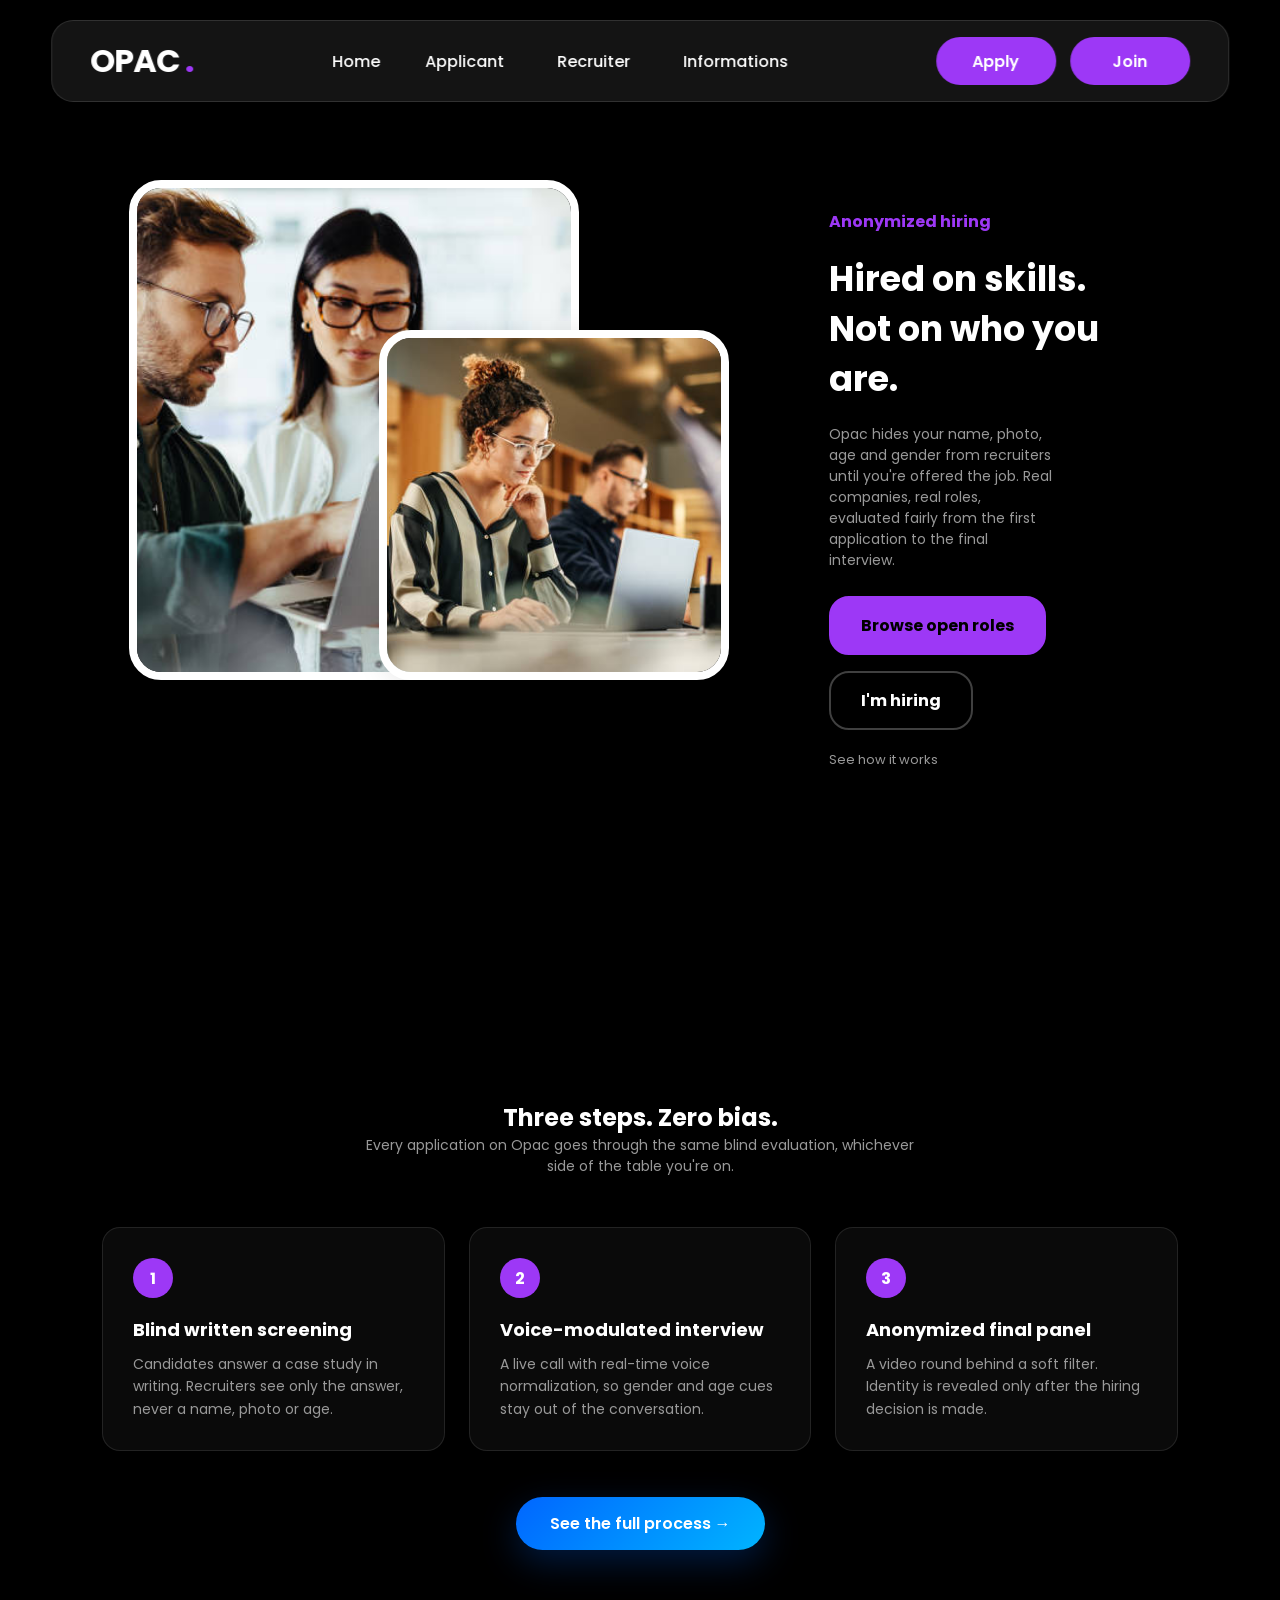
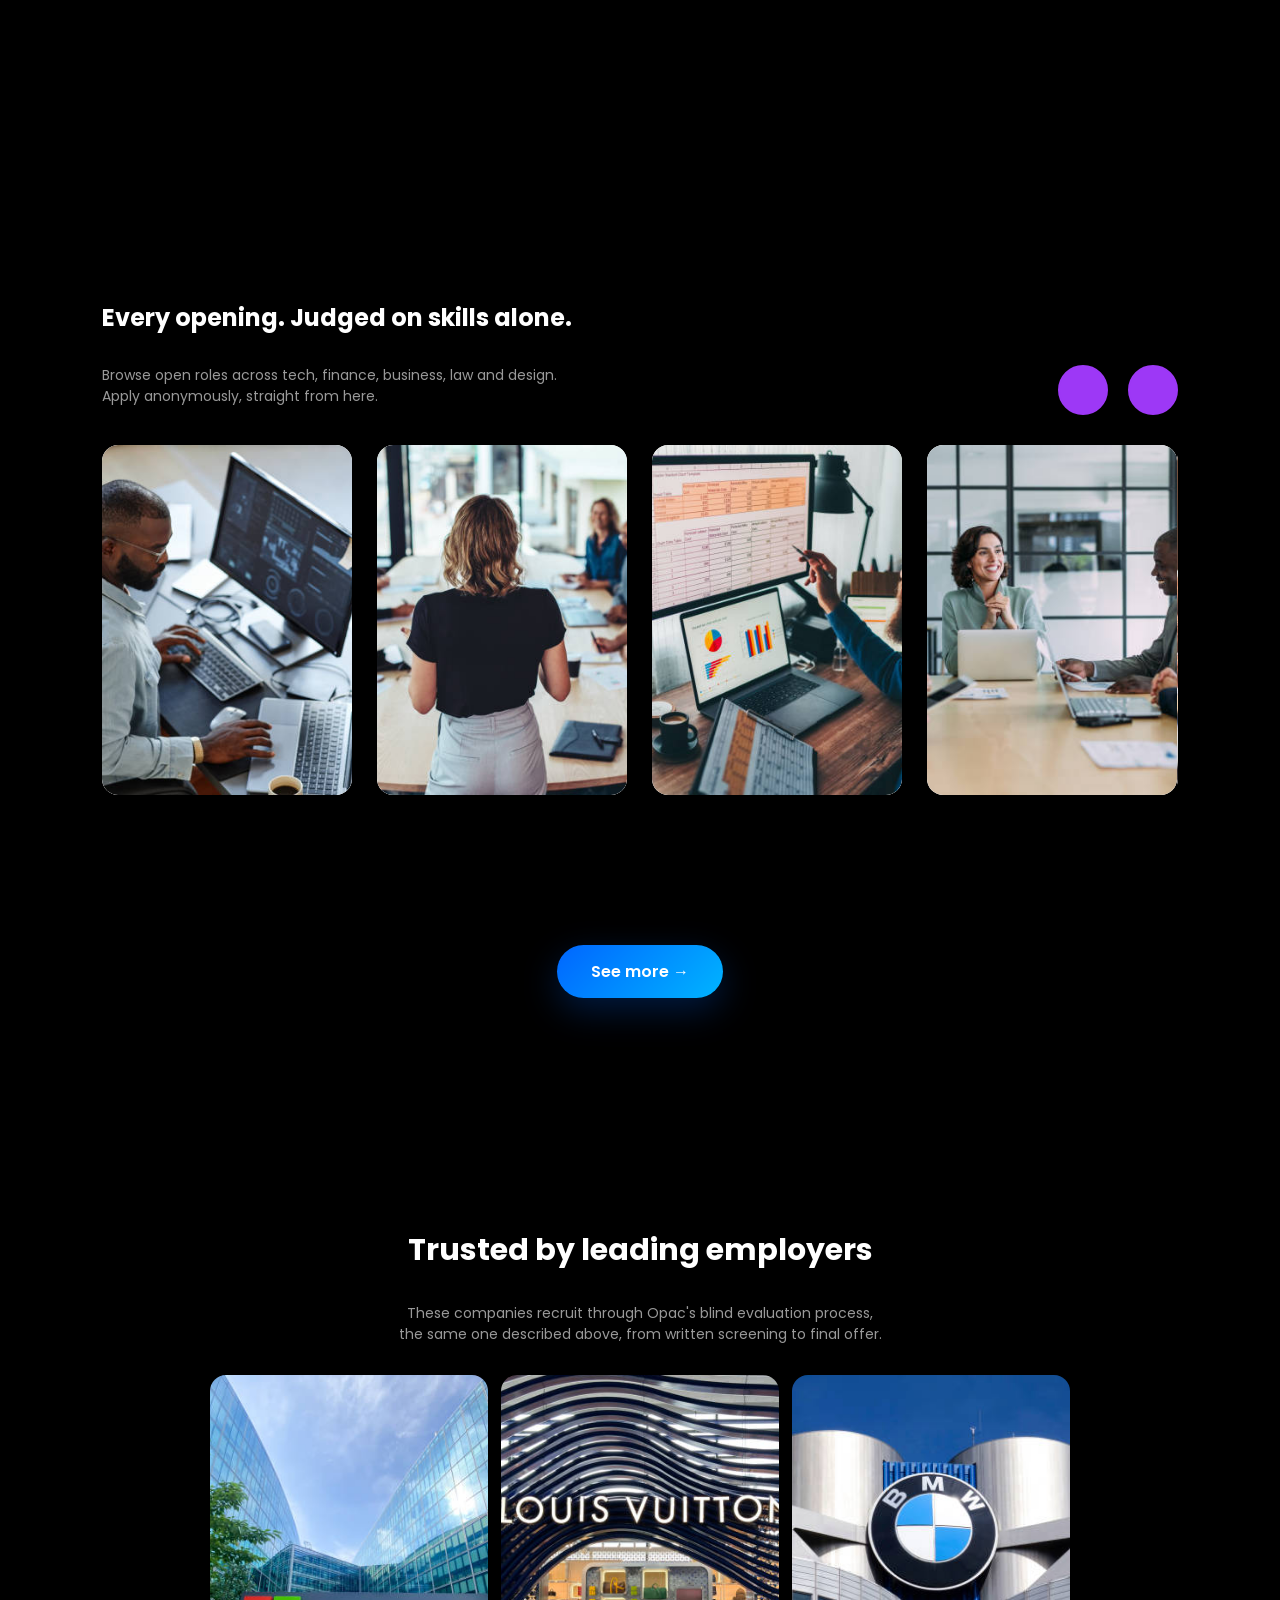
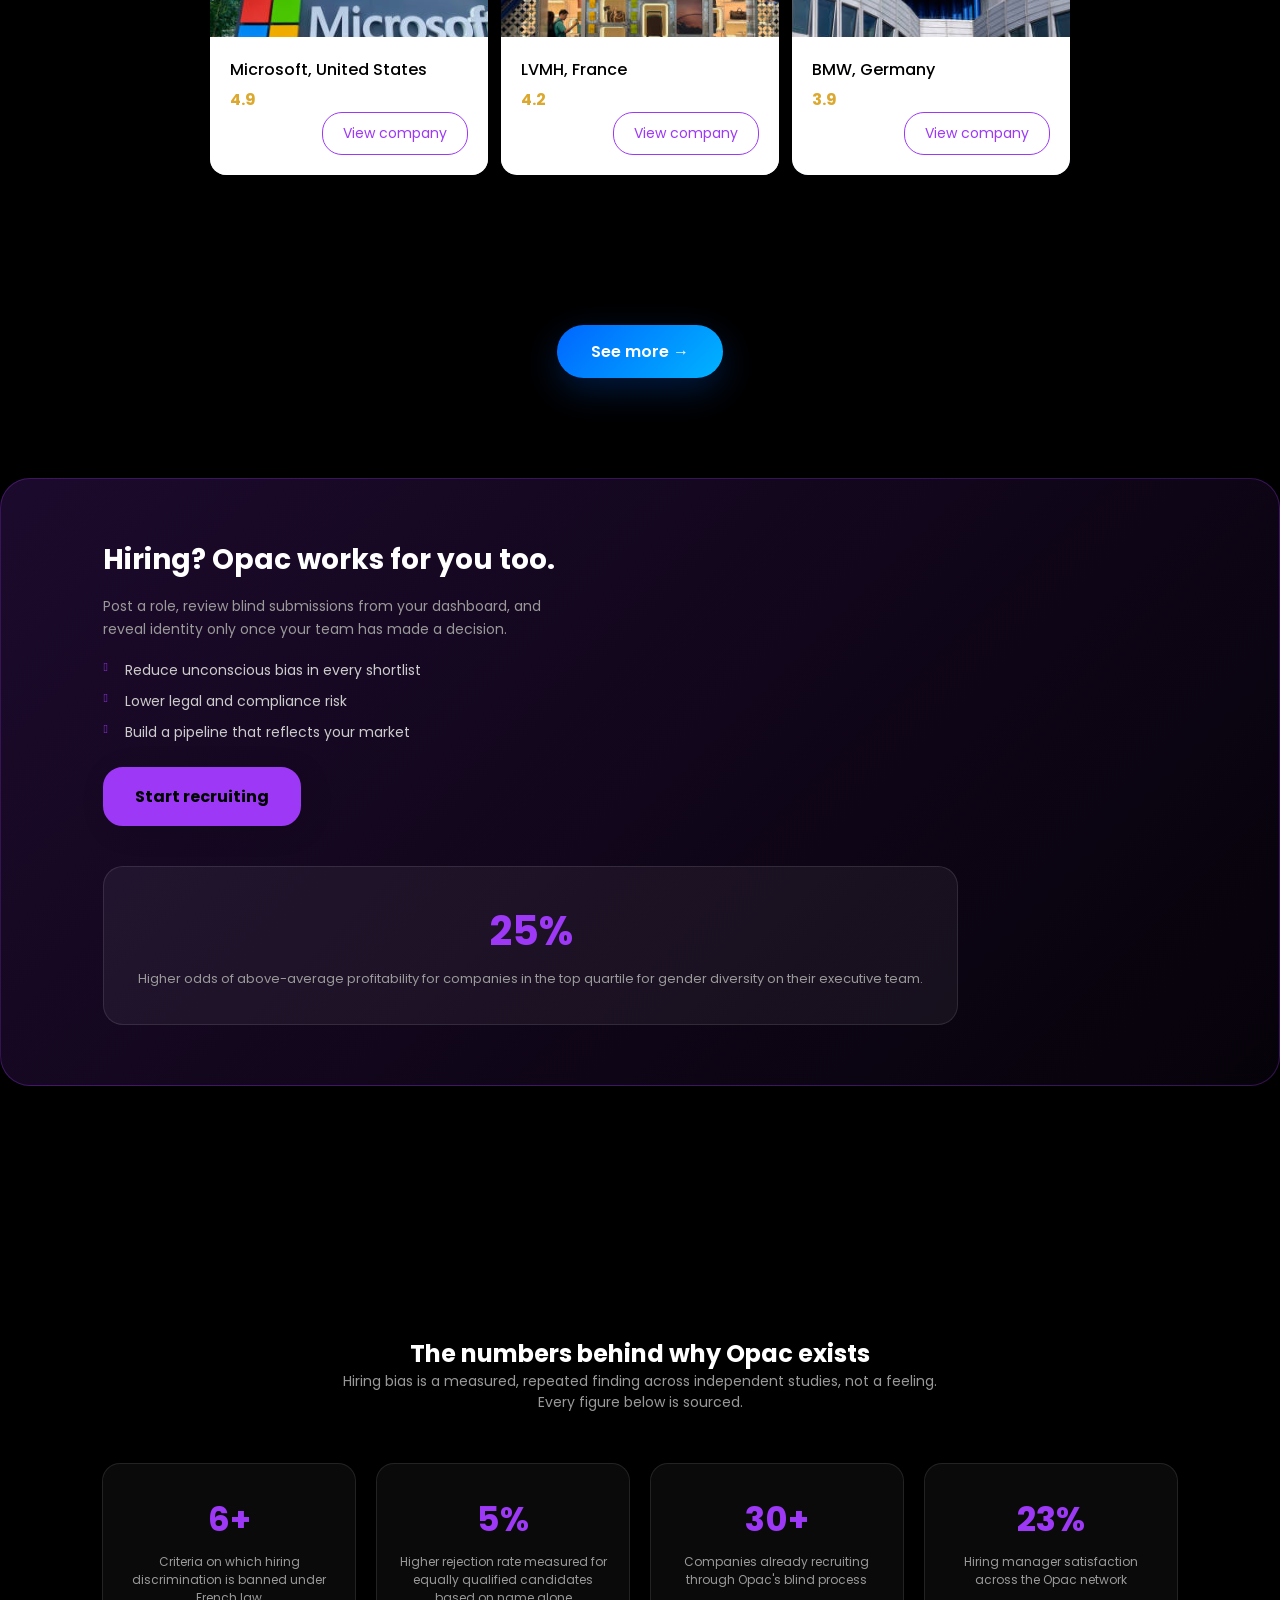
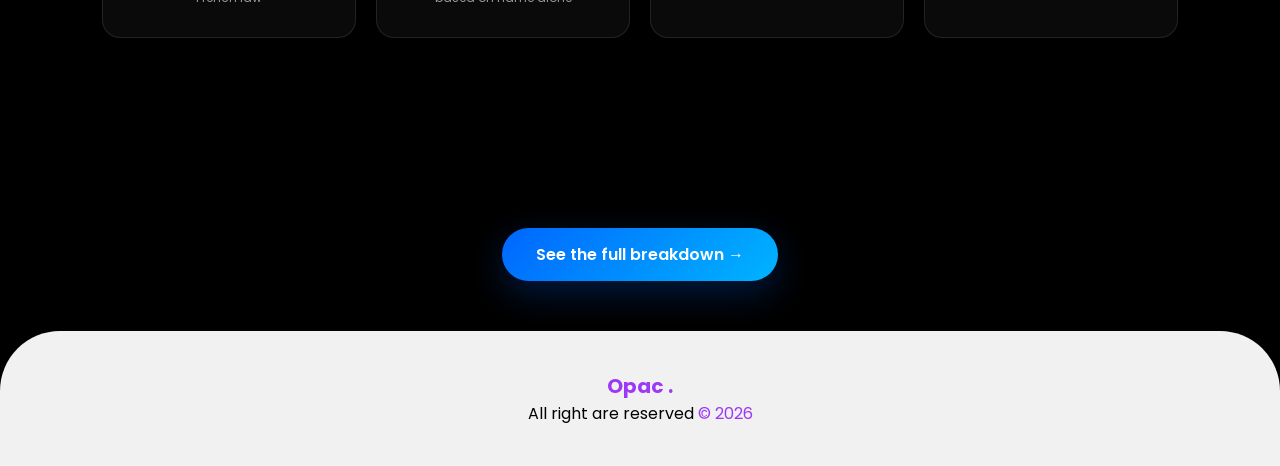
==== index.html @ 1a9edb2c "Add files via upload" ====
<!DOCTYPE html>
<html lang="en">
<head>
    <meta charset="UTF-8">
    <meta name="viewport" content="width=device-width, initial-scale=1.0">
    <title>Opac .</title>
    <link rel="shortcut icon" href="image/icon/Globe.svg">
    <link rel="stylesheet" href="landing/landing.css">
    <script src="https://kit.fontawesome.com/333b54b3ec.js" crossorigin="anonymous"></script>
</head>
<body>

    <a name="home"></a>
    <header>

        <a href="#" class="logo">OPAC <span class="logo-span">.</span></a>
    
        <nav>
    
            <ul class="nav-links">
    
                <li><a href="#home">Home</a></li>
    
                <li class="dropdown">
    
                    <a href="#applicant">
                        Applicant
                        <i class="fa-solid fa-chevron-down"></i>
                    </a>
    
                    <ul class="dropdown-menu">
                        <li><a href="applicant/jobs.html">Jobs</a></li>
                        <li><a href="applicant/interviews.html">Interviews</a></li>
                        <li><a href="applicant/companies.html">Companies</a></li>
                        <li><a href="applicant/guide.html">Guide</a></li>
                    </ul>
    
                </li>
    
                <li class="dropdown">
    
                    <a href="#recruiter">
                        Recruiter
                        <i class="fa-solid fa-chevron-down"></i>
                    </a>
    
                    <ul class="dropdown-menu">
                        <li><a href="recruiter/recruit.html">Recruit</a></li>
                        <li><a href="recruiter/pricing.html">Pricing</a></li>
                        <li><a href="recruiter/dashboard.html">Dashboard</a></li>
                        <li><a href="recruiter/contact.html">Contact</a></li>
                    </ul>
    
                </li>
    
                <li class="dropdown">
    
                    <a href="#informations">
                        Informations
                        <i class="fa-solid fa-chevron-down"></i>
                    </a>
    
                    <ul class="dropdown-menu">
                        <li><a href="informations/about.html">About</a></li>
                        <li><a href="informations/statistics.html">Statistics</a></li>
                        <li><a href="informations/privacy.html">Privacy</a></li>
                        <li><a href="informations/terms.html">Terms</a></li>
                    </ul>
    
                </li>
    
            </ul>
    
        </nav>
    
        <div class="nav-actions">
            <a href="apply/apply.html" class="nav-btn nav-btn">Apply</a>
            <a href="join/join.html" class="nav-btn">Join</a>
        </div>
    
    </header>


    <section class="home-section">
        <div class="see-more-container reveal-1">
        </div>
        <div class="left reveal-3">
            <img class="left-image-1" src="image/home/Image1.jpg" alt="">
            <img class="left-image-2" src="image/home/Image2.jpg" alt="">
        </div>

        <div class="right reveal-1">
            <div>
                <span class="text-right">Anonymized hiring</span>
                <h1>Hired on skills. <br> Not on who you are.</h1>
                <p>Opac hides your name, photo, age and gender from recruiters until you're offered the job. Real companies, real roles, evaluated fairly from the first application to the final interview.</p>

                <div class="hero-buttons">
                    <a href="applicant/jobs.html" class="btn"><span>Browse open roles</span></a>
                    <a href="recruiter/recruit.html" class="btn-outline"><span>I'm hiring</span></a>
                </div>

                <a href="#how-it-works" class="hero-how-link">See how it works <i class="fa-solid fa-arrow-down"></i></a>
            </div>
        </div>
    </section>

    <section class="how-it-works">
        <a name="how-it-works"></a>
        <h1 class="title reveal-1">Three steps. Zero bias.</h1>
        <p class="small-desc reveal-2">Every application on Opac goes through the same blind evaluation, whichever side of the table you're on.</p>

        <div class="step-cards reveal-3">

            <div class="step-card">
                <div class="step-number">1</div>
                <h3>Blind written screening</h3>
                <p>Candidates answer a case study in writing. Recruiters see only the answer, never a name, photo or age.</p>
            </div>

            <div class="step-card">
                <div class="step-number">2</div>
                <h3>Voice-modulated interview</h3>
                <p>A live call with real-time voice normalization, so gender and age cues stay out of the conversation.</p>
            </div>

            <div class="step-card">
                <div class="step-number">3</div>
                <h3>Anonymized final panel</h3>
                <p>A video round behind a soft filter. Identity is revealed only after the hiring decision is made.</p>
            </div>

        </div>

        <div class="view-all">
            <a href="applicant/interviews.html" class="see-more-btn reveal-3">
                See the full process →
            </a>
        </div>
    </section>

    <section class="destinations">
        <a name="applicant"></a>
        <h1 class="title reveal-1">Every opening. Judged on skills alone.</h1>

        <div class="desc-button reveal-2">
            <p class="small-desc">Browse open roles across tech, finance, business, law and design. <br> Apply anonymously, straight from here.</p>
            <div class="buttons">
                <button id="prev-btn">
                    <i class="fa-solid fa-chevron-left"></i>
                </button>
            
                <button id="next-btn" class="second">
                    <i class="fa-solid fa-chevron-right"></i>
                </button>
            </div>
        </div>

        <div class="gallery reveal-3">

            <div class="gallery-track">

                <div class="gallery-page">
                    <a href="apply/apply.html?job=Software%20Engineer" class="image">
                        <img src="image/applicant/Software_Engineer.jpg" alt="">
                        <div class="description">
                            <h1>Software Engineer</h1>
                            <p>Develops innovative technologies that shape the future.</p>
                        </div>
                    </a>

                    <a href="apply/apply.html?job=Marketing%20Manager" class="image">
                        <img src="image/applicant/Marketing_Manager.jpg" alt="">
                        <div class="description">
                            <h1>Marketing Manager</h1>
                            <p>Builds strong brands and drives business growth.</p>
                        </div>
                    </a>

                    <a href="apply/apply.html?job=Financial%20Analyst" class="image">
                        <img src="image/applicant/Financial_Analyst.jpg" alt="">
                        <div class="description">
                            <h1>Financial Analyst</h1>
                            <p>Provides insights to support strategic business decisions.</p>
                        </div>
                    </a>

                    <a href="apply/apply.html?job=Project%20Manager" class="image">
                        <img src="image/applicant/Project_Manager.jpg" alt="">
                        <div class="description">
                            <h1>Project Manager</h1>
                            <p>Leads teams to successfully deliver ambitious projects.</p>
                        </div>
                    </a>
                </div>




                <div class="gallery-page">
                    <a href="apply/apply.html?job=Investment%20Banker" class="image">
                        <img src="image/applicant/Investment_Banker.jpg" alt="">
                        <div class="description">
                            <h1>Investment Banker</h1>
                            <p>Advises companies on complex financial transactions.</p>
                        </div>
                    </a>

                    <a href="apply/apply.html?job=Corporate%20Lawyer" class="image">
                        <img src="image/applicant/Corporate_Lawyer.jpg" alt="">
                        <div class="description">
                            <h1>Corporate Lawyer</h1>
                            <p>Protects the company's legal interests and compliance.</p>
                        </div>
                    </a>

                    <a href="apply/apply.html?job=Strategy%20Consultant" class="image">
                        <img src="image/applicant/Strategy_Consultant.jpg" alt="">
                        <div class="description">
                            <h1>Strategy Consultant</h1>
                            <p>Solves business challenges and drives strategic growth.</p>
                        </div>
                    </a>

                    <a href="apply/apply.html?job=Product%20Manager" class="image">
                        <img src="image/applicant/Product_Manager.jpg" alt="">
                        <div class="description">
                            <h1>Product Manager</h1>
                            <p>Leads product development from idea to launch.</p>
                        </div>
                    </a>
                </div>




                <div class="gallery-page">
                    <a href="apply/apply.html?job=Marketing%20Director" class="image">
                        <img src="image/applicant/Marketing_Director.jpg" alt="">
                        <div class="description">
                            <h1>Marketing Director</h1>
                            <p>Builds brand strategy and drives market success.</p>
                        </div>
                    </a>

                    <a href="apply/apply.html?job=Cloud%20Architect" class="image">
                        <img src="image/applicant/Cloud_Architect.jpg" alt="">
                        <div class="description">
                            <h1>Cloud Architect</h1>
                            <p>Designs secure and scalable cloud infrastructures.</p>
                        </div>
                    </a>

                    <a href="apply/apply.html?job=Machine%20Learning%20Engineer" class="image">
                        <img src="image/applicant/Machine_Learning_Engineer.jpg" alt="">
                        <div class="description">
                            <h1>Machine Learning Engineer</h1>
                            <p>Develops advanced machine learning models and systems.</p>
                        </div>
                    </a>

                    <a href="apply/apply.html?job=UX/UI%20Designer" class="image">
                        <img src="image/applicant/UX-UI_Designer.jpg" alt="">
                        <div class="description">
                            <h1>UX/UI Designer</h1>
                            <p>Creates intuitive and engaging digital experiences.</p>
                        </div>
                    </a>
                </div>


                

                <div class="gallery-page">
                    <a href="apply/apply.html?job=Business%20Manager" class="image">
                        <img src="image/applicant/Business_Manager.jpg" alt="">
                        <div class="description">
                            <h1>Business Manager</h1>
                            <p>Builds partnerships and identifies new growth opportunities.</p>
                        </div>
                    </a>

                    <a href="apply/apply.html?job=Research%20Scientist" class="image">
                        <img src="image/applicant/Research_Scientist.jpg" alt="">
                        <div class="description">
                            <h1>Research Scientist</h1>
                            <p>Conducts research to create innovative technologies.</p>
                        </div>
                    </a>

                    <a href="apply/apply.html?job=Solutions%20Architect" class="image">
                        <img src="image/applicant/Solutions_Architect.jpg" alt="">
                        <div class="description">
                            <h1>Solutions Architect</h1>
                            <p>Designs technical solutions for complex business needs.</p>
                        </div>
                    </a>

                    <a href="apply/apply.html?job=Quantitative%20Analyst" class="image">
                        <img src="image/applicant/Quantitative_Analyst.jpg" alt="">
                        <div class="description">
                            <h1>Quantitative Analyst</h1>
                            <p>Uses mathematical models to support financial decisions.</p>
                        </div>
                    </a>
                </div>
            </div>

        </div>
    </section>
    <div class="see-more-container">
        <a href="applicant/jobs.html" class="see-more-btn reveal-3">
            See more →
        </a>
    </div>

    <div class="see-more-container reveal-1">
    </div>
    <section class="best-trip">
        <a name="recruiter"></a>
        <h1 class="title reveal-1">Trusted by leading employers</h1>
        <p class="small-desc reveal-2">These companies recruit through Opac's blind evaluation process, <br> the same one described above, from written screening to final offer.</p>
        
        <div class="box-list reveal-3">

            <div class="box">
                <img src="image/recruiter/Microsoft.jpg" alt="">
                <div class="description">
                    <h2>Microsoft, United States</h2>
                    <p class="rating"><i class="fa-solid fa-star"></i>4.9</p>
                    <div class="button-description">
                        <br>
                        <a href="applicant/companies.html">View company</a>
                    </div>
                </div>
            </div>

            <div class="box">
                <img src="image/recruiter/LVMH.jpg" alt="">
                <div class="description">
                    <h2>LVMH, France</h2>
                    <p class="rating"><i class="fa-solid fa-star"></i>4.2</p>
                    <div class="button-description">
                        <br>
                        <a href="applicant/companies.html">View company</a>
                    </div>
                </div>
            </div>

            <div class="box">
                <img src="image/recruiter/BMW.jpg" alt="">
                <div class="description">
                    <h2>BMW, Germany</h2>
                    <p class="rating"><i class="fa-solid fa-star"></i>3.9</p>
                    <div class="button-description">
                        <br>
                        <a href="applicant/companies.html">View company</a>
                    </div>
                </div>
            </div>

        </div>
    </section>
    <div class="see-more-container">
        <a href="applicant/companies.html" class="see-more-btn reveal-3">
            See more →
        </a>
    </div>

    <section class="recruiter-band">
        <div class="rb-text">
            <h2>Hiring? Opac works for you too.</h2>
            <p>Post a role, review blind submissions from your dashboard, and reveal identity only once your team has made a decision.</p>
            <ul>
                <li>Reduce unconscious bias in every shortlist</li>
                <li>Lower legal and compliance risk</li>
                <li>Build a pipeline that reflects your market</li>
            </ul>
            <a href="recruiter/recruit.html" class="btn"><span>Start recruiting</span></a>
        </div>
        <div class="rb-stat">
            <div class="rb-number">25%</div>
            <p>Higher odds of above-average profitability for companies in the top quartile for gender diversity on their executive team.</p>
        </div>
    </section>
    <div class="see-more-container reveal-1">
    </div>
    <section class="stats-teaser">
        <a name="informations"></a>
        <h1 class="title reveal-1">The numbers behind why Opac exists</h1>
        <p class="small-desc reveal-2">Hiring bias is a measured, repeated finding across independent studies, not a feeling. Every figure below is sourced.</p>

        <div class="landing-stats-grid reveal-3">

            <div class="landing-stat-card">
                <div class="landing-stat-number" data-target="25" data-suffix="+">0</div>
                <p>Criteria on which hiring discrimination is banned under French law</p>
            </div>

            <div class="landing-stat-card">
                <div class="landing-stat-number" data-target="20" data-suffix="%">0</div>
                <p>Higher rejection rate measured for equally qualified candidates based on name alone</p>
            </div>

            <div class="landing-stat-card">
                <div class="landing-stat-number" data-target="120" data-suffix="+">0</div>
                <p>Companies already recruiting through Opac's blind process</p>
            </div>

            <div class="landing-stat-card">
                <div class="landing-stat-number" data-target="94" data-suffix="%">0</div>
                <p>Hiring manager satisfaction across the Opac network</p>
            </div>

        </div>
    </section>
    <div class="see-more-container">
        <a href="informations/statistics.html" class="see-more-btn reveal-3">
            See the full breakdown →
        </a>
    </div>

    <footer>
        <div class="footer-logo">
            <p>Opac <span>.</span></p>
        </div>
        <p class="right-footer">All right are reserved <span>&copy; 2026</span></p>
    </footer>

    <script src="landing/landing.js"></script>

</body>
</html>
---- landing/landing.css ----
@import url('https://fonts.googleapis.com/css2?family=Poppins:ital,wght@0,100;0,200;0,300;0,400;0,500;0,600;0,700;0,800;0,900;1,100;1,200;1,300;1,400;1,500;1,600;1,700;1,800;1,900&display=swap');

:root {
    --primary-color: #9d38f6;
    --secondary-color: #f1f1f1;

    --text-color: #999;
    --primary-title-color: #000;
    --secondary-title-color: #fff;

    --primary-background-color: #fff;
    --secondary-background-color: #000;

    --font-family: "Poppins", serif;
}

* {
    margin: 0;
    padding: 0;
    box-sizing: border-box;
    font-family: "Poppins", serif;
    scroll-behavior: smooth;
}

body {
    background-color: var(--secondary-background-color);
}

header{

    position:fixed;

    top:20px;
    left:50%;

    transform:translateX(-50%);

    width:92%;
    max-width:1450px;

    height:82px;

    padding:0 38px;

    display:flex;
    justify-content:space-between;
    align-items:center;

    background:rgba(255,255,255,.08);

    backdrop-filter:blur(18px);

    border:1px solid rgba(255,255,255,.12);

    border-radius:22px;

    box-shadow:0 20px 60px rgba(0,0,0,.15);

    z-index:9999;

    transition:.35s;
}

.logo{

    color:#fff;

    text-decoration:none;

    font-size:32px;

    font-weight:700;

    letter-spacing:-1px;

}

.logo-span{

    color:#9d38f6;

}

.nav-links{

    display:flex;

    align-items:center;

    gap:45px;

    list-style:none;

}

.nav-links>li>a{

    display:flex;

    align-items:center;

    gap:8px;

    color:white;

    text-decoration:none;

    font-size:16px;

    font-weight:500;

    padding:10px 0;

    transition:.25s;

}

.nav-links>li>a:hover{

    color:#9d38f6;

}

.fa-chevron-down{

    font-size:12px;

    transition:.3s;

}

.dropdown:hover .fa-chevron-down{

    transform:rotate(180deg);

}

.dropdown{

    position:relative;

}

.dropdown-menu{

    position:absolute;

    top:calc(100% + 18px);

    left:50%;

    transform:translateX(-50%) translateY(20px);

    width:240px;

    background:white;

    border-radius:18px;

    padding:14px;

    list-style:none;

    opacity:0;

    visibility:hidden;

    transition:.28s ease;

    box-shadow:
        0 20px 50px rgba(0,0,0,.18);

}

.dropdown-menu::before{

    content:"";

    position:absolute;

    top:-7px;

    left:50%;

    transform:translateX(-50%) rotate(45deg);

    width:14px;

    height:14px;

    background:white;

}

.dropdown:hover .dropdown-menu{

    opacity:1;

    visibility:visible;

    transform:translateX(-50%) translateY(0);

}

.dropdown-menu li{

    width:100%;

}

.dropdown-menu a{

    display:block;

    text-decoration:none;

    color:#222;

    padding:14px 18px;

    border-radius:12px;

    transition:.25s;

    font-weight:500;

}

.dropdown-menu a:hover{

    background:#9d38f6;

    color:white;

}

.nav-btn{

    text-decoration:none;

    color:white;

    background:#9d38f6;

    padding:14px 30px;

    border-radius:14px;

    font-weight:600;

    transition:.3s;

}

.nav-actions{
    display:flex;
    align-items:center;
    gap:14px;
}

.nav-btn{
    display:flex;
    align-items:center;
    justify-content:center;
    min-width:120px;
    height:48px;
    padding:0 24px;
    border-radius:999px;
    text-decoration:none;
    font-weight:600;
    transition:.3s;
}

.nav-btn-secondary{
    background:transparent;
    border:1px solid rgba(255,255,255,.25);
    color:#fff;
}

.nav-btn-secondary:hover{
    background:rgba(255,255,255,.08);
}

.nav-btn:not(.nav-btn-secondary):hover{
    transform:translateY(-2px);
}

.nav-btn:hover{

    transform:translateY(-3px);

    box-shadow:0 15px 35px rgba(157,56,246,.45);

}

.btn {
    color: #000;
    background-color: var(--primary-color);
    border: 2px solid var(--primary-color);
    padding: 15px 30px;
    border-radius: 20px;
    font-weight: bold;
    cursor: pointer;
    box-shadow: 5px 5px 30px rgba(0, 0, 0, 0.1);
    transition: .5s;
}

.btn:hover {
    background-color: #f1f1f1;
    transform: rotate(5deg);
}

.btn i {
    margin-right: 5px;
}

section {
    padding:100px 8%;
}

.home-section {
    display: flex;
    justify-content: center;
    width: 100%;
    min-height:100vh;
    padding-top:180px;
}

.home-section .left {
    position: relative;
    height: 500px;
    width: 600px;
}

.home-section .left img {
    position: absolute;
    object-fit: cover;
    border: 8px solid #fff;
    box-shadow: 5px 5px 30px rgba(0, 0, 0, 0.1);
    border-radius: 2rem;
}

.home-section .left-image-1 {
    width: 450px;
    height: 500px;
    transition: .5s;
}

.home-section .left-image-1:hover {
    transform: scale(1.1) rotate(10deg)
}

.home-section .left-image-2 {
    width: 350px;
    height: 350px;
    top: 150px;
    left: 250px;
    transition: .5s;
}

.home-section .left-image-2:hover {
    transform: scale(1.1) rotate(-10deg)
}

.right {
    margin-left: 100px;
    width: 30%;
    display: flex;
    flex-direction: column;
    align-items: center;
    justify-content: center;
}

.right .text-right {
    color: var(--primary-color);
    font-weight: bold;
}

.right h1 {
    margin: 20px 0px;
    font-size: 35px;
    font-weight: bold;
    line-height: 50px;
    color: var(--secondary-title-color);
}

.right p {
    margin-bottom: 25px;
    color: var(--text-color);
    width: 70%;
    font-size: 14px;
}

.see-video {
    border: 0;
    display: flex;
    background-color: transparent;
    align-items: center;
    cursor: pointer;
}

.buttons {
    display: flex;
    align-items: center;
}

.see-video span {
    margin-left: 25px;
    font-weight: bold;
    color: var(--secondary-title-color);
}

.video-bg {
    margin-left: 20px;
    background: url(/image/home/Story.jpg);
    height: 50px;
    width: 50px;
    background-position: center;
    background-size: cover;
    border-radius: 50%;
    position: relative;
    box-shadow: rgba(0, 0, 0, 0.1);
}

.play-btn {
    display: flex;
    justify-content: center;
    align-items: center;
    position: absolute;
    height: 30px;
    width: 30px;
    background-color: var(--secondary-title-color);
    border-radius: 50%;
    box-shadow: rgba(0, 0, 0, 0.1);
    right: -20px;
    transform: translate(-20%, 50%);
}

.play-btn {
    color: #CF0C11;
}

.desc-button {
    display: flex;
    justify-content: space-between;
    margin: 30px 0px;
}

.desc-button .buttons button {
    background-color: var(--primary-color);
    border: 0;
    cursor: pointer;
    border: 2px solid var(--primary-color);
    height: 50px;
    width: 50px;
    border-radius: 50%;
    transition: .5s;
    display: flex;
    justify-content: center;
    align-items: center;
    color: var(--secondary-title-color);
}

.desc-button .buttons button:hover {
    background-color: var(--secondary-color);
    transform: rotate(-10deg);
}

.second {
    margin-left: 20px;
}

.desc-button .buttons button i {
    font-size: 25px;
}

.destinations {
    margin-top: 100px;
}

.destinations h1 {
    color: var(--secondary-title-color);
}

.destinations .small-desc {
    color: var(--text-color);
    width: 60%;
    font-size: 14px;
}

.destinations .gallery .image{
    width:100%;
    height:350px;

    border-radius:1rem;
    overflow:hidden;
    position:relative;

    cursor:pointer;

    background:var(--primary-background-color);

    box-shadow:5px 5px 30px rgba(0,0,0,.1);

    transition:.5s;
}
.destinations .gallery .image h1 {
    color: var(--primary-title-color);
}

.destinations .gallery .image img {
    object-fit: cover;
    height: 100%;
    width: 100%;
    border-radius: 1rem;
    transition: .5s;
}

.gallery{

    overflow:hidden;

    width:100%;

}

.gallery-track{

    display:flex;

    transition:transform .8s ease-in-out;

    will-change:transform;

}

.gallery-page{
    min-width:100%;
    display:grid;
    grid-template-columns:repeat(4,minmax(0,1fr));
    gap:25px;
    align-items:stretch;
}

.gallery-page .image{
    width:100%;
    min-width:0;
}

.gallery-track{
    display:flex;
    transition:transform .8s ease-in-out;
    will-change:transform;
}

.gallery-track .image{
    flex:none;
}

.destinations .gallery .description {
    transform: translateY(350px);
    background-color: #FFF;
    padding: 20px;
    text-align: center;
    transition: .5s;
}

.destinations .gallery .image .description {
    transition: 1s;
}

.destinations .gallery .description h1 {
    font-size: 20px;
    margin-bottom: 10px;
}

.destinations .gallery .description p {
    font-size: 14x;
    color: #999;
}

.destinations .gallery .image:hover .description {
    transform: translateY(-120px);
}

.destinations .gallery .image:hover img {
    transform: translateY(-120px);
}

.destinations .gallery .image {

    text-decoration:none;

    color:inherit;

    display:block;

    cursor:pointer;

}

.destinations .gallery .image:active {

    transform:scale(.97);

}

.best-trip {
    display: flex;
    flex-direction: column;
    justify-content: center;
    align-items: center;
}

.best-trip h1 {
    color: var(--secondary-title-color);
}

.box-list {
    width: 80%;
    display: flex;
    justify-content: space-between;
}

.box-list .box {
    width: 32.33%;
    height: 400px;
    position: relative;
    border-radius: 1rem;
    overflow: hidden;
    box-shadow: 5px 5px 30px rgba(0, 0, 0, 0.1);
}

.box-list .box img {
    height: 100%;
    width: 100%;
    object-fit: cover;
    transition: .5s;
}

.box-list .box:hover img {
    transform: scale(2) rotate(10deg);
}

.box-list .box:nth-child(2):hover img {
    transform: scale(2);
}

.box-list .box:nth-child(3):hover img {
    transform: scale(2) rotate(-10deg);
}

.box-list .box .description {
    position: absolute;
    bottom: 0;
    background-color: var(--primary-background-color);
    padding: 20px;
    width: 100%;
    transition: .5s;
}

.box-list .box .description h2 {
    font-size: 16px;
    font-weight: 500;
}

.rating {
    color: #dca930;
    margin-top: 5px;
    font-weight: bold;
}

.box-list .box .description .button-description {
    display: flex;
    justify-content: space-between;
    align-items: center;
}

.box-list .box .description .button-description span {
    font-size: 15px;
}

.box-list .box .description .button-description button {
    padding: 10px 20px;
    background-color: transparent;
    border: 1px solid var(--primary-color);
    color: var(--primary-color);
    border-radius: 20px;
    cursor: pointer;
    transition: .5s;
}

.box-list .box .description .button-description button:hover {
    background-color: var(--primary-color);
    color: var(--secondary-background-color);
}

.best-trip {
    margin-top: 80px;
}

.best-trip .title {
    text-align: center;
    font-size: 30px;
}

.best-trip .small-desc {
    text-align: center;
    margin: 30px auto;
    color: var(--text-color);
    font-size: 14px;
}

.view-all {
    margin: 50px 0;
    display: flex;
    align-items: center;
    justify-content: center;
}

.email-trip{
    margin-top: 175px;
}

.email-trip h1 {
    margin-bottom: 20px;
    color: var(--secondary-title-color);
}

.email-trip p {
    font-size: 14px;
    color: var(--text-color);
}

.together {
    display: flex;
    justify-content: space-between;
}

.email-trip .together .text {
    width: 500px;
}

.input {
    border: var(--primary-background-color);
    box-shadow: 5px 5px 30px rgba(0, 0, 0, 0.1);
    height: fit-content;
    display: flex;
    border-radius: 20px;
    overflow: hidden;
}

.input input {
    border: 0;
    border-radius: 20px;
    padding: 12px;
    padding-left: 20px;
    width: 400px;
    outline: none;
}

.email-trip .together .btn i {
    margin-left: 5px;
}


footer {
    background-color: var(--secondary-color);
    border-radius: 60px 60px 0 0;
    margin-top: 50px;
    padding: 40px 0;
    text-align: center;
    display: flex;
    justify-content: center;
    align-items: center;
    flex-direction: column;
}

.footer-logo {
    color: var(--primary-color);
    font-weight: bold;
    font-size: 20px;
}

.right-footer {
    color: var(--primary-title-color);
}

footer .right-footer span {
    color: var(--primary-color);
}

.see-more-container{
    display:flex;
    justify-content:center;
    align-items:center;
    margin-top:50px;
}

.see-more-btn{
    display:inline-flex;
    align-items:center;
    justify-content:center;
    gap:10px;

    padding:14px 34px;

    border-radius:999px;

    text-decoration:none;

    font-size:16px;
    font-weight:600;

    color:white;
    background:linear-gradient(135deg,#0066ff,#00b4ff);

    box-shadow:0 12px 35px rgba(0,102,255,.25);

    transition:
        transform .25s ease,
        box-shadow .25s ease,
        background .25s ease;
}

.see-more-btn:hover{
    transform:translateY(-3px);
    box-shadow:0 18px 40px rgba(0,102,255,.35);
}

.see-more-btn:active{
    transform:translateY(-3px);
}

/* Responsive design */
@media (max-width: 600px) {
    body {
        padding: 10px;
    }
            
    #chat-container {
        width: 100%;
        height: 90vh;
        padding: 20px;
    }
            
    #chat-container h1 {
        font-size: 20px;
        }
}

[class*="reveal-"] {
    opacity: 0;
    transform: translateY(5px);
}

.reveal-visible {
    opacity: 1;
    transform: translateY(0);
    transition: 1.5s cubic-bezier(.5, 0, 0, 1);
}

.reveal-loaded .reveal-1 {
    transition-delay: .1s;
}

.reveal-loaded .reveal-2 {
    transition-delay: .3s;
}

.reveal-loaded .reveal-3 {
    transition-delay: .5s;
}

.reveal-loaded .reveal-4 {
    transition-delay: .7s;
}

.reveal-loaded .reveal-5 {
    transition-delay: .9s;
}

/* ===== Homepage redesign additions ===== */

.hero-buttons {
    display: flex;
    align-items: center;
    gap: 16px;
    flex-wrap: wrap;
    margin-bottom: 16px;
}

a.btn {
    text-decoration: none;
    display: inline-flex;
    align-items: center;
    justify-content: center;
}

.btn-outline {
    color: var(--secondary-title-color);
    background-color: transparent;
    border: 2px solid rgba(255, 255, 255, 0.25);
    padding: 15px 30px;
    border-radius: 20px;
    font-weight: bold;
    cursor: pointer;
    box-shadow: 5px 5px 30px rgba(0, 0, 0, 0.1);
    transition: .5s;
    text-decoration: none;
    display: inline-flex;
    align-items: center;
    justify-content: center;
}

.btn-outline:hover {
    border-color: var(--primary-color);
    color: var(--primary-color);
    transform: rotate(-5deg);
}

.hero-how-link {
    display: inline-flex;
    align-items: center;
    gap: 8px;
    color: var(--text-color);
    font-size: 13px;
    text-decoration: none;
    transition: .25s;
}

.hero-how-link:hover {
    color: var(--secondary-title-color);
}

.hero-how-link i {
    font-size: 11px;
    transition: transform .25s;
}

.hero-how-link:hover i {
    transform: translateY(3px);
}

/* How it works */

.how-it-works {
    margin-top: 100px;
    text-align: center;
}

.how-it-works h1 {
    color: var(--secondary-title-color);
}

.how-it-works .small-desc {
    color: var(--text-color);
    font-size: 14px;
    max-width: 560px;
    margin: 0 auto 50px auto;
}

.step-cards {
    display: grid;
    grid-template-columns: repeat(3, 1fr);
    gap: 24px;
    text-align: left;
}

.step-cards .step-card {
    background: rgba(255, 255, 255, 0.04);
    border: 1px solid rgba(255, 255, 255, 0.1);
    border-radius: 18px;
    padding: 30px;
}

.step-cards .step-number {
    width: 40px;
    height: 40px;
    border-radius: 50%;
    background: var(--primary-color);
    color: #fff;
    display: flex;
    align-items: center;
    justify-content: center;
    font-weight: 700;
    margin-bottom: 18px;
}

.step-cards h3 {
    color: var(--secondary-title-color);
    font-size: 18px;
    margin-bottom: 10px;
}

.step-cards p {
    color: var(--text-color);
    font-size: 14px;
    line-height: 1.6;
}

.how-it-works .view-all {
    margin-top: 46px;
}

/* Fix companies box button when it becomes a link */

.box-list .box .description .button-description a {
    padding: 10px 20px;
    background-color: transparent;
    border: 1px solid var(--primary-color);
    color: var(--primary-color);
    border-radius: 20px;
    cursor: pointer;
    transition: .5s;
    text-decoration: none;
    font-size: 14px;
}

.box-list .box .description .button-description a:hover {
    background-color: var(--primary-color);
    color: var(--secondary-background-color);
}

/* Recruiter band */

.recruiter-band {
    margin-top: 100px;
    background: linear-gradient(135deg, rgba(157, 56, 246, 0.18), rgba(157, 56, 246, 0.04));
    border: 1px solid rgba(157, 56, 246, 0.3);
    border-radius: 30px;
    padding: 60px 8%;
    display: flex;
    justify-content: space-between;
    align-items: center;
    gap: 40px;
    flex-wrap: wrap;
}

.recruiter-band .rb-text {
    flex: 1;
    min-width: 280px;
}

.recruiter-band h2 {
    color: var(--secondary-title-color);
    font-size: 28px;
    margin-bottom: 14px;
}

.recruiter-band p {
    color: var(--text-color);
    font-size: 14px;
    max-width: 480px;
    margin-bottom: 20px;
    line-height: 1.6;
}

.recruiter-band ul {
    list-style: none;
    margin-bottom: 24px;
}

.recruiter-band ul li {
    color: #ccc;
    font-size: 14px;
    padding-left: 22px;
    position: relative;
    margin-bottom: 10px;
}

.recruiter-band ul li::before {
    content: "\f00c";
    font-family: "Font Awesome 6 Free";
    font-weight: 900;
    position: absolute;
    left: 0;
    color: var(--primary-color);
    font-size: 12px;
}

.recruiter-band .rb-stat {
    background: rgba(255, 255, 255, 0.05);
    border: 1px solid rgba(255, 255, 255, 0.1);
    border-radius: 20px;
    padding: 34px;
    text-align: center;
    min-width: 220px;
}

.recruiter-band .rb-stat .rb-number {
    font-size: 40px;
    font-weight: 700;
    color: var(--primary-color);
    margin-bottom: 8px;
}

.recruiter-band .rb-stat p {
    color: #999;
    font-size: 13px;
    max-width: none;
    margin-bottom: 0;
}

/* Stats teaser (replaces newsletter) */

.stats-teaser {
    margin-top: 100px;
    text-align: center;
}

.stats-teaser h1 {
    color: var(--secondary-title-color);
}

.stats-teaser .small-desc {
    color: var(--text-color);
    font-size: 14px;
    max-width: 600px;
    margin: 0 auto 50px auto;
}

.landing-stats-grid {
    display: grid;
    grid-template-columns: repeat(4, 1fr);
    gap: 20px;
    margin-bottom: 40px;
}

.landing-stat-card {
    background: rgba(255, 255, 255, 0.04);
    border: 1px solid rgba(255, 255, 255, 0.1);
    border-radius: 18px;
    padding: 30px 16px;
}

.landing-stat-card .landing-stat-number {
    font-size: 34px;
    font-weight: 700;
    color: var(--primary-color);
    margin-bottom: 8px;
}

.landing-stat-card p {
    color: #999;
    font-size: 12px;
}

@media (max-width: 900px) {
    .step-cards {
        grid-template-columns: 1fr;
    }

    .landing-stats-grid {
        grid-template-columns: repeat(2, 1fr);
    }

    .recruiter-band {
        flex-direction: column;
        text-align: center;
    }

    .recruiter-band ul li {
        text-align: left;
    }
}

@media (max-width: 600px) {
    .landing-stats-grid {
        grid-template-columns: 1fr;
    }
}
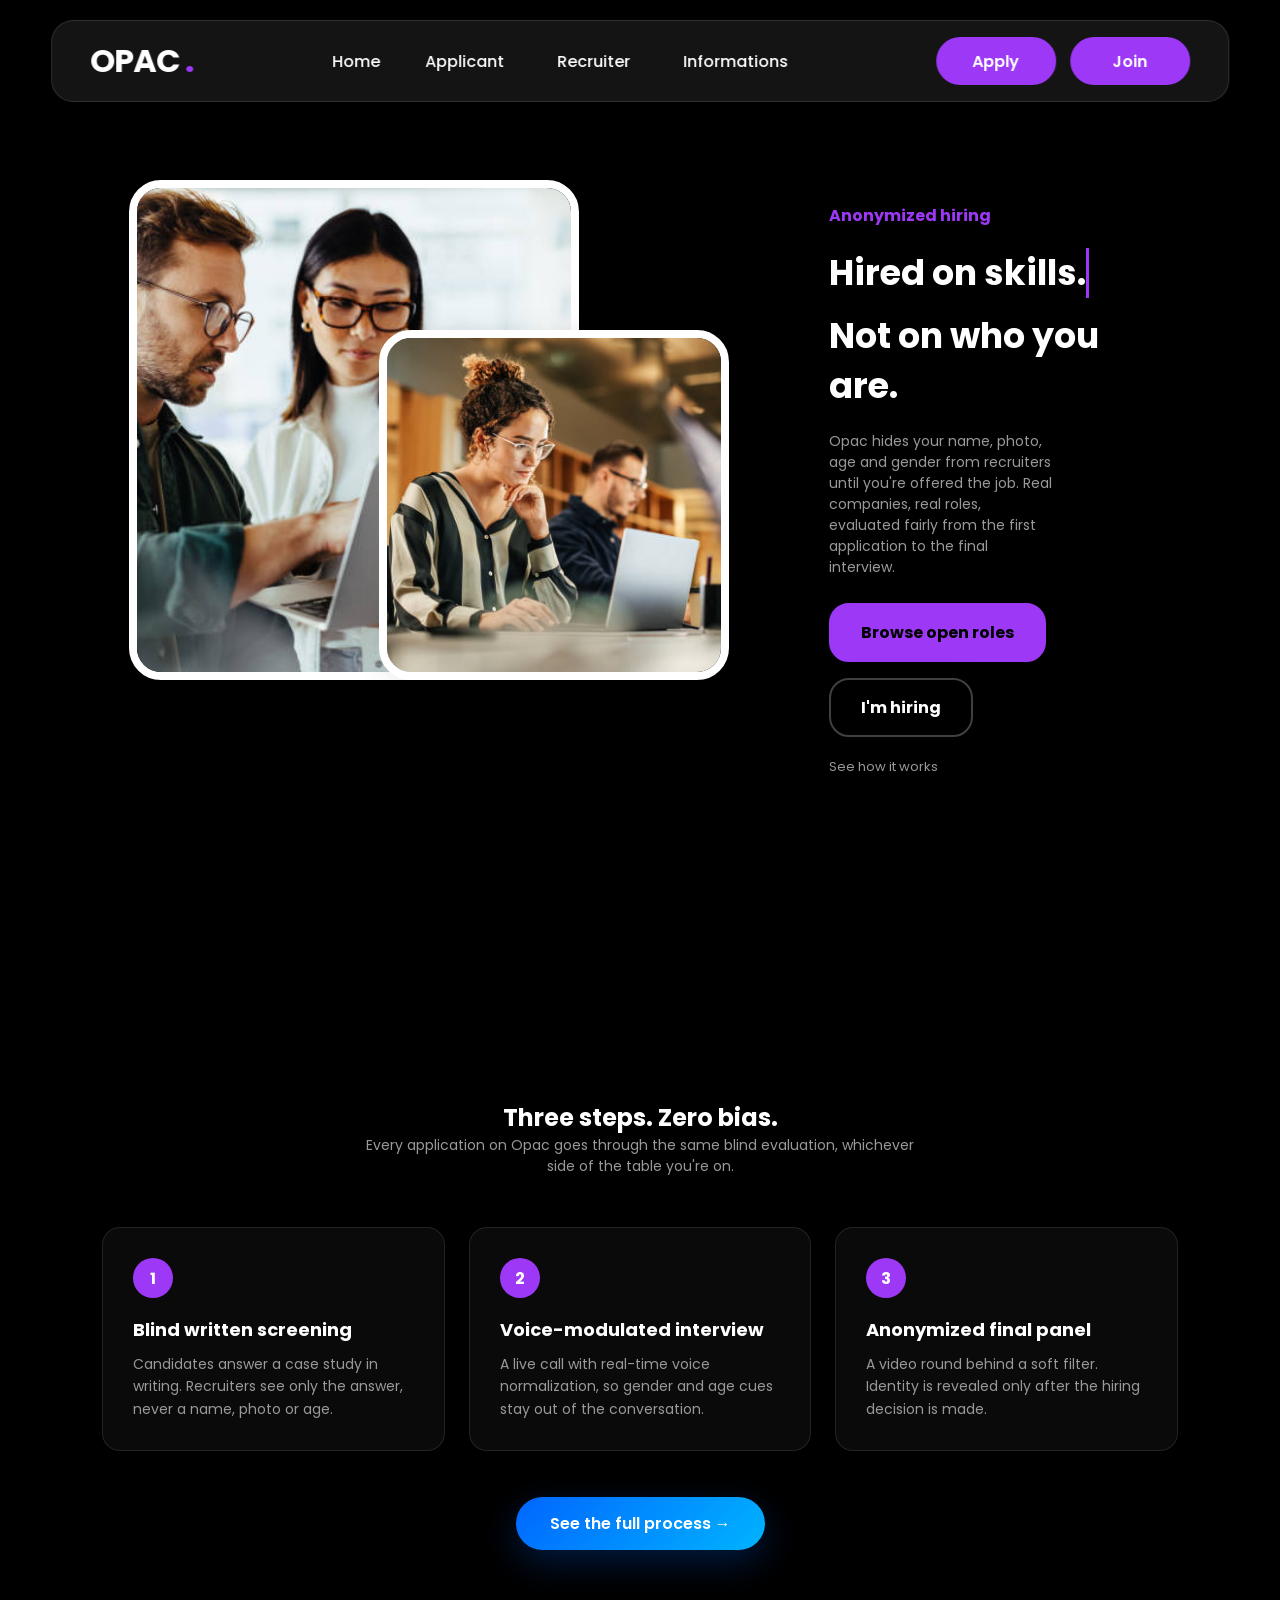
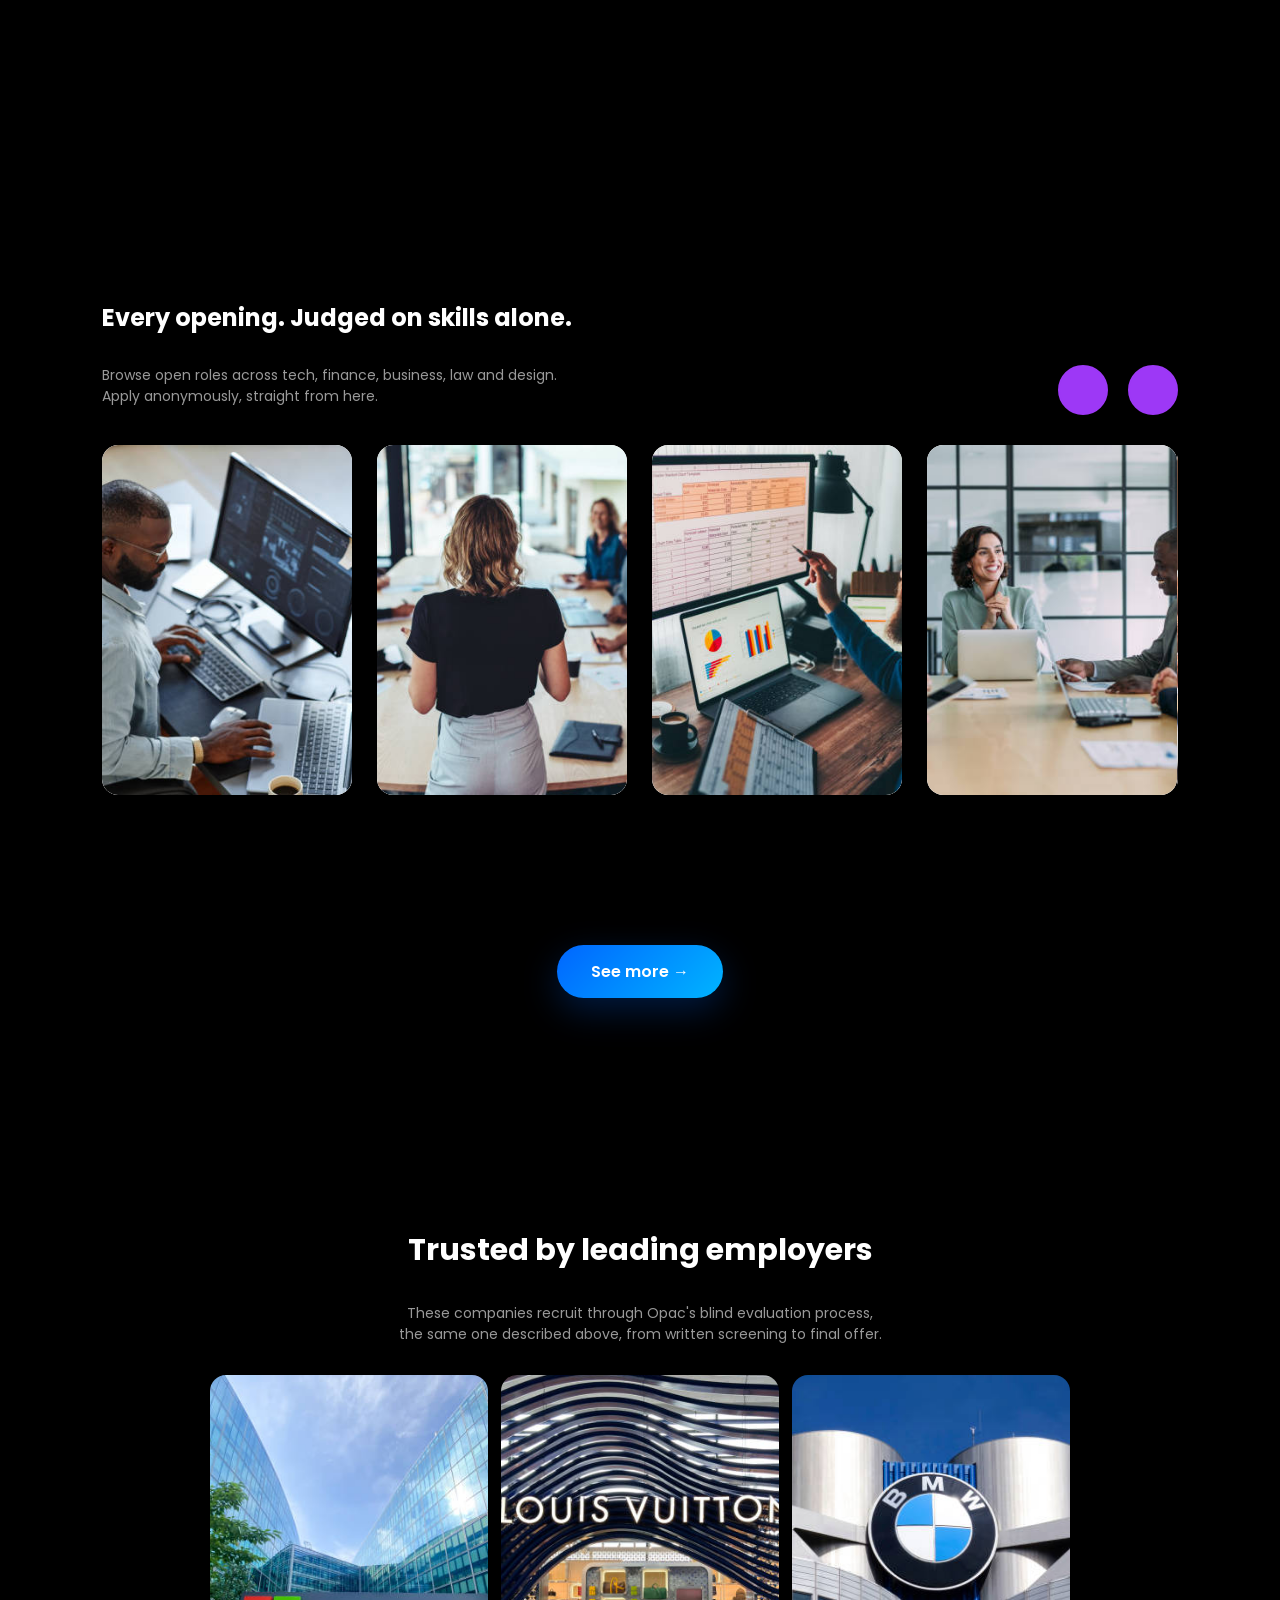
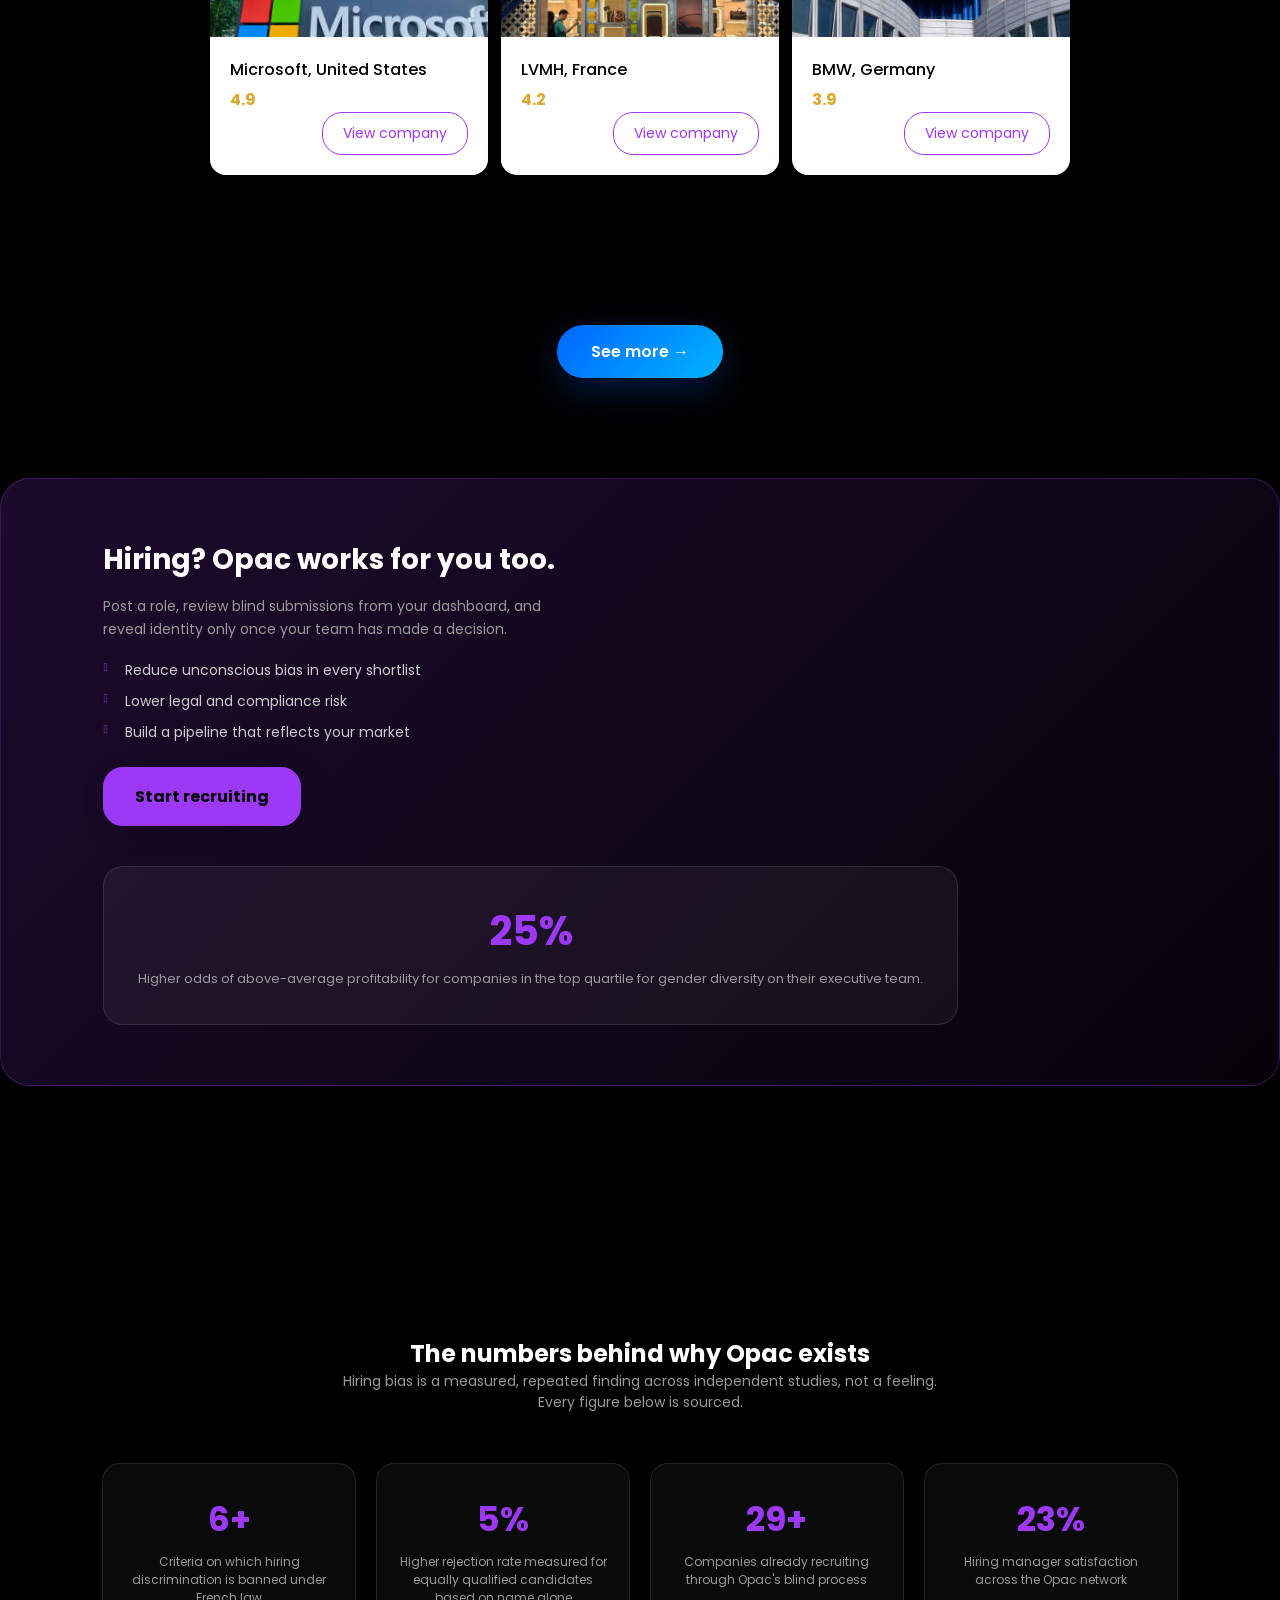
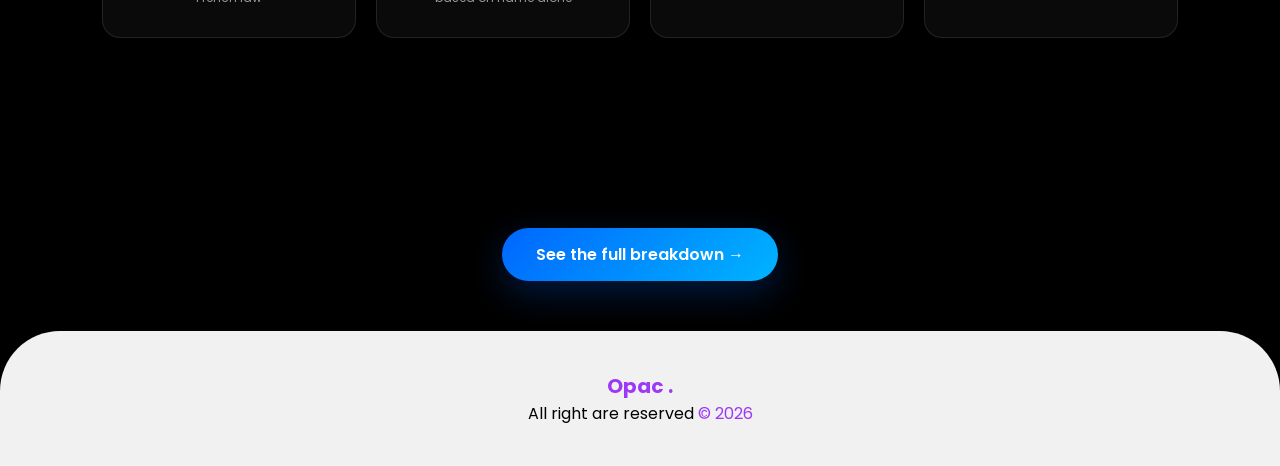
==== commit 6eed0c05: "Update heading to include typewriter effect" ====
--- a/index.html
+++ b/index.html
@@ -92,7 +92,7 @@
         <div class="right reveal-1">
             <div>
                 <span class="text-right">Anonymized hiring</span>
-                <h1>Hired on skills. <br> Not on who you are.</h1>
+                <h1><span class="typewritter">Hired on skills.</span> <br> Not on who you are.</h1>
                 <p>Opac hides your name, photo, age and gender from recruiters until you're offered the job. Real companies, real roles, evaluated fairly from the first application to the final interview.</p>
 
                 <div class="hero-buttons">
@@ -430,4 +430,4 @@
     <script src="landing/landing.js"></script>
 
 </body>
-</html>+</html>
--- a/landing/landing.css
+++ b/landing/landing.css
@@ -28,12 +28,11 @@
 
 header{
 
-    position:fixed;
-
-    top:20px;
-    left:50%;
-
-    transform:translateX(-50%);
+    position: fixed !important;
+    top: 20px !important;
+    left: 50% !important;
+    transform: translateX(-50%) !important;
+    z-index: 999999 !important;
 
     width:92%;
     max-width:1450px;
@@ -55,8 +54,6 @@
     border-radius:22px;
 
     box-shadow:0 20px 60px rgba(0,0,0,.15);
-
-    z-index:9999;
 
     transition:.35s;
 }
@@ -369,6 +366,18 @@
     flex-direction: column;
     align-items: center;
     justify-content: center;
+}
+
+.typewritter{
+    display:inline-block;
+    width:fit-content;
+    overflow:hidden;
+    white-space:nowrap;
+    border-right:3px solid #9d38f6;
+
+    animation:
+        typing 2s steps(16,end) infinite alternate,
+        blink .8s step-end infinite;
 }
 
 .right .text-right {
@@ -1146,6 +1155,22 @@
     font-size: 12px;
 }
 
+@keyframes typing{
+    from{
+        max-width:0;
+    }
+
+    to{
+        max-width:100%;
+    }
+}
+  
+@keyframes blink{
+    50%{
+      border-color: transparent;
+    }
+}
+
 @media (max-width: 900px) {
     .step-cards {
         grid-template-columns: 1fr;
